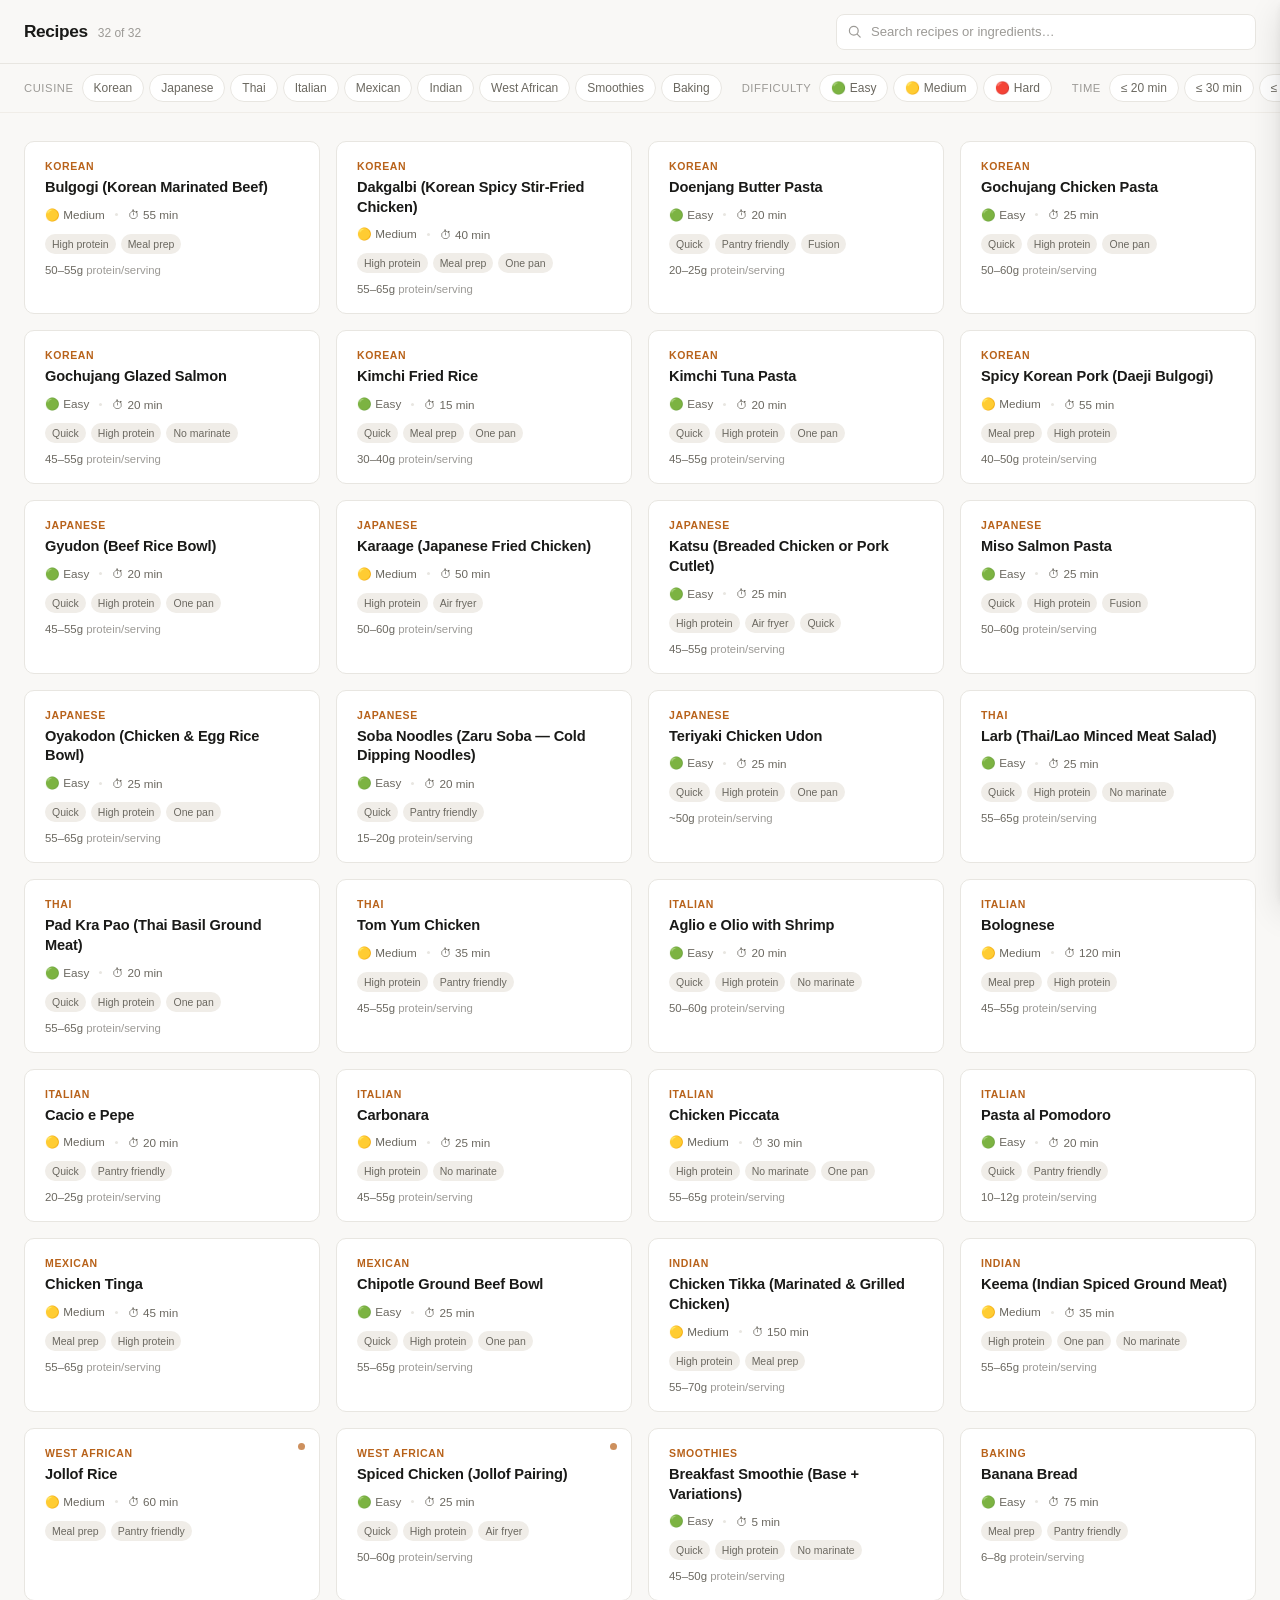
==== index.html @ 131322d0 "Initial recipe site" ====
<!DOCTYPE html>
<html lang="en">
<head>
  <meta charset="UTF-8">
  <meta name="viewport" content="width=device-width, initial-scale=1.0">
  <title>Eugene's Recipes</title>
  <link rel="stylesheet" href="style.css">
</head>
<body>

  <!-- HEADER -->
  <header class="site-header">
    <div class="header-inner">
      <div class="header-title">
        <h1>Recipes</h1>
        <span class="recipe-count" id="recipeCount"></span>
      </div>
      <div class="search-wrap">
        <svg class="search-icon" viewBox="0 0 20 20" fill="none" xmlns="http://www.w3.org/2000/svg">
          <circle cx="8.5" cy="8.5" r="5.5" stroke="currentColor" stroke-width="1.5"/>
          <path d="M13 13l3.5 3.5" stroke="currentColor" stroke-width="1.5" stroke-linecap="round"/>
        </svg>
        <input type="text" id="searchInput" class="search-input" placeholder="Search recipes or ingredients…" autocomplete="off">
        <button class="search-clear" id="searchClear" aria-label="Clear search">×</button>
      </div>
    </div>
  </header>

  <!-- FILTERS -->
  <div class="filters-bar" id="filtersBar">
    <div class="filters-inner">

      <div class="filter-group">
        <span class="filter-label">Cuisine</span>
        <div class="filter-pills" id="cuisineFilters"></div>
      </div>

      <div class="filter-group">
        <span class="filter-label">Difficulty</span>
        <div class="filter-pills">
          <button class="pill" data-filter="difficulty" data-value="easy">🟢 Easy</button>
          <button class="pill" data-filter="difficulty" data-value="medium">🟡 Medium</button>
          <button class="pill" data-filter="difficulty" data-value="hard">🔴 Hard</button>
        </div>
      </div>

      <div class="filter-group">
        <span class="filter-label">Time</span>
        <div class="filter-pills">
          <button class="pill" data-filter="time" data-value="20">≤ 20 min</button>
          <button class="pill" data-filter="time" data-value="30">≤ 30 min</button>
          <button class="pill" data-filter="time" data-value="60">≤ 60 min</button>
        </div>
      </div>

      <div class="filter-group">
        <span class="filter-label">Tags</span>
        <div class="filter-pills" id="tagFilters"></div>
      </div>

      <button class="clear-filters" id="clearFilters">Clear all</button>
    </div>
  </div>

  <!-- MAIN -->
  <main class="main-content">

    <!-- RECIPE GRID -->
    <div class="grid-container" id="gridContainer">
      <div class="recipe-grid" id="recipeGrid"></div>
      <div class="empty-state" id="emptyState" hidden>
        <p>No recipes match your filters.</p>
        <button onclick="clearAllFilters()">Clear filters</button>
      </div>
    </div>

    <!-- RECIPE DETAIL DRAWER -->
    <aside class="detail-drawer" id="detailDrawer" aria-hidden="true">
      <div class="detail-header">
        <button class="back-btn" id="backBtn" aria-label="Back to recipes">
          <svg viewBox="0 0 20 20" fill="none" xmlns="http://www.w3.org/2000/svg">
            <path d="M12 4l-6 6 6 6" stroke="currentColor" stroke-width="1.5" stroke-linecap="round" stroke-linejoin="round"/>
          </svg>
          All recipes
        </button>
      </div>
      <div class="detail-content" id="detailContent"></div>
    </aside>

  </main>

  <!-- OVERLAY -->
  <div class="overlay" id="overlay"></div>

  <script src="app.js"></script>
</body>
</html>
---- style.css ----
/* ============================================================
   RESET & VARIABLES
   ============================================================ */

*, *::before, *::after {
  box-sizing: border-box;
  margin: 0;
  padding: 0;
}

:root {
  --bg: #f9f8f6;
  --surface: #ffffff;
  --border: #e8e6e1;
  --border-light: #f0ede8;
  --text: #1a1a18;
  --text-secondary: #6b6860;
  --text-muted: #9c9a96;
  --accent: #b8621a;
  --accent-light: #fdf0e6;
  --accent-hover: #a0551500;
  --pill-active-bg: #1a1a18;
  --pill-active-text: #ffffff;
  --tag-bg: #f0ede8;
  --shadow-sm: 0 1px 3px rgba(0,0,0,0.06), 0 1px 2px rgba(0,0,0,0.04);
  --shadow-md: 0 4px 12px rgba(0,0,0,0.08), 0 2px 4px rgba(0,0,0,0.04);
  --shadow-lg: 0 12px 32px rgba(0,0,0,0.12), 0 4px 8px rgba(0,0,0,0.06);
  --radius: 10px;
  --radius-sm: 6px;
  --drawer-width: 580px;
  --header-height: 64px;
  --filter-height: 52px;
  --font: -apple-system, BlinkMacSystemFont, "Segoe UI", Roboto, Helvetica, Arial, sans-serif;
}

html {
  font-family: var(--font);
  font-size: 15px;
  color: var(--text);
  background: var(--bg);
  -webkit-font-smoothing: antialiased;
}

body {
  min-height: 100vh;
}

/* ============================================================
   HEADER
   ============================================================ */

.site-header {
  position: sticky;
  top: 0;
  z-index: 100;
  background: rgba(249, 248, 246, 0.92);
  backdrop-filter: blur(12px);
  -webkit-backdrop-filter: blur(12px);
  border-bottom: 1px solid var(--border);
  height: var(--header-height);
}

.header-inner {
  max-width: 1400px;
  margin: 0 auto;
  padding: 0 24px;
  height: 100%;
  display: flex;
  align-items: center;
  gap: 20px;
}

.header-title {
  display: flex;
  align-items: baseline;
  gap: 10px;
  flex-shrink: 0;
}

.header-title h1 {
  font-size: 1.15rem;
  font-weight: 600;
  letter-spacing: -0.02em;
  color: var(--text);
}

.recipe-count {
  font-size: 0.8rem;
  color: var(--text-muted);
  font-weight: 400;
}

.search-wrap {
  position: relative;
  flex: 1;
  max-width: 420px;
  margin-left: auto;
}

.search-icon {
  position: absolute;
  left: 11px;
  top: 50%;
  transform: translateY(-50%);
  width: 16px;
  height: 16px;
  color: var(--text-muted);
  pointer-events: none;
}

.search-input {
  width: 100%;
  height: 36px;
  padding: 0 32px 0 34px;
  border: 1px solid var(--border);
  border-radius: 8px;
  background: var(--surface);
  font-family: var(--font);
  font-size: 0.875rem;
  color: var(--text);
  outline: none;
  transition: border-color 0.15s, box-shadow 0.15s;
}

.search-input::placeholder { color: var(--text-muted); }

.search-input:focus {
  border-color: #aaa;
  box-shadow: 0 0 0 3px rgba(0,0,0,0.06);
}

.search-clear {
  position: absolute;
  right: 8px;
  top: 50%;
  transform: translateY(-50%);
  width: 18px;
  height: 18px;
  border: none;
  background: none;
  color: var(--text-muted);
  font-size: 1.1rem;
  line-height: 1;
  cursor: pointer;
  display: none;
  align-items: center;
  justify-content: center;
  border-radius: 50%;
  transition: color 0.15s;
}

.search-clear:hover { color: var(--text); }
.search-clear.visible { display: flex; }

/* ============================================================
   FILTERS BAR
   ============================================================ */

.filters-bar {
  position: sticky;
  top: var(--header-height);
  z-index: 90;
  background: rgba(249, 248, 246, 0.95);
  backdrop-filter: blur(8px);
  -webkit-backdrop-filter: blur(8px);
  border-bottom: 1px solid var(--border-light);
  overflow-x: auto;
  scrollbar-width: none;
}

.filters-bar::-webkit-scrollbar { display: none; }

.filters-inner {
  max-width: 1400px;
  margin: 0 auto;
  padding: 10px 24px;
  display: flex;
  align-items: center;
  gap: 20px;
  white-space: nowrap;
}

.filter-group {
  display: flex;
  align-items: center;
  gap: 8px;
  flex-shrink: 0;
}

.filter-label {
  font-size: 0.75rem;
  font-weight: 500;
  color: var(--text-muted);
  text-transform: uppercase;
  letter-spacing: 0.05em;
}

.filter-pills {
  display: flex;
  gap: 5px;
}

.pill {
  height: 28px;
  padding: 0 11px;
  border: 1px solid var(--border);
  border-radius: 100px;
  background: var(--surface);
  font-family: var(--font);
  font-size: 0.8rem;
  color: var(--text-secondary);
  cursor: pointer;
  transition: all 0.15s;
  white-space: nowrap;
  line-height: 1;
}

.pill:hover {
  border-color: #aaa;
  color: var(--text);
}

.pill.active {
  background: var(--pill-active-bg);
  border-color: var(--pill-active-bg);
  color: var(--pill-active-text);
}

.clear-filters {
  margin-left: auto;
  flex-shrink: 0;
  height: 28px;
  padding: 0 11px;
  border: none;
  background: none;
  font-family: var(--font);
  font-size: 0.8rem;
  color: var(--text-muted);
  cursor: pointer;
  border-radius: 6px;
  transition: color 0.15s, background 0.15s;
  display: none;
}

.clear-filters:hover {
  color: var(--text);
  background: var(--border-light);
}

.clear-filters.visible { display: block; }

/* ============================================================
   MAIN LAYOUT
   ============================================================ */

.main-content {
  max-width: 1400px;
  margin: 0 auto;
  padding: 28px 24px;
  position: relative;
}

/* ============================================================
   RECIPE GRID
   ============================================================ */

.recipe-grid {
  display: grid;
  grid-template-columns: repeat(auto-fill, minmax(260px, 1fr));
  gap: 16px;
}

/* ============================================================
   RECIPE CARD
   ============================================================ */

.recipe-card {
  background: var(--surface);
  border: 1px solid var(--border);
  border-radius: var(--radius);
  padding: 18px 20px;
  cursor: pointer;
  transition: transform 0.15s, box-shadow 0.15s, border-color 0.15s;
  position: relative;
  overflow: hidden;
}

.recipe-card:hover {
  transform: translateY(-2px);
  box-shadow: var(--shadow-md);
  border-color: #d0cdc8;
}

.recipe-card:active {
  transform: translateY(0);
}

.card-cuisine {
  font-size: 0.7rem;
  font-weight: 600;
  text-transform: uppercase;
  letter-spacing: 0.06em;
  color: var(--accent);
  margin-bottom: 6px;
}

.card-name {
  font-size: 0.975rem;
  font-weight: 600;
  line-height: 1.35;
  color: var(--text);
  margin-bottom: 10px;
  letter-spacing: -0.01em;
}

.card-meta {
  display: flex;
  align-items: center;
  gap: 10px;
  font-size: 0.78rem;
  color: var(--text-secondary);
}

.card-meta-item {
  display: flex;
  align-items: center;
  gap: 4px;
}

.card-divider {
  width: 3px;
  height: 3px;
  border-radius: 50%;
  background: var(--border);
  flex-shrink: 0;
}

.card-tags {
  margin-top: 12px;
  display: flex;
  flex-wrap: wrap;
  gap: 5px;
}

.card-tag {
  height: 20px;
  padding: 0 7px;
  background: var(--tag-bg);
  border-radius: 100px;
  font-size: 0.7rem;
  color: var(--text-secondary);
  display: flex;
  align-items: center;
}

.card-protein {
  margin-top: 10px;
  font-size: 0.76rem;
  color: var(--text-muted);
}

.card-protein strong {
  color: var(--text-secondary);
  font-weight: 500;
}

.card-attempted {
  position: absolute;
  top: 14px;
  right: 14px;
  width: 7px;
  height: 7px;
  border-radius: 50%;
  background: var(--accent);
  opacity: 0.7;
  title: "Attempted";
}

/* ============================================================
   EMPTY STATE
   ============================================================ */

.empty-state {
  text-align: center;
  padding: 80px 24px;
  color: var(--text-secondary);
}

.empty-state p {
  margin-bottom: 16px;
  font-size: 0.95rem;
}

.empty-state button {
  padding: 8px 18px;
  border: 1px solid var(--border);
  border-radius: 8px;
  background: var(--surface);
  font-family: var(--font);
  font-size: 0.85rem;
  cursor: pointer;
  color: var(--text);
  transition: background 0.15s;
}

.empty-state button:hover { background: var(--bg); }

/* ============================================================
   DETAIL DRAWER
   ============================================================ */

.overlay {
  position: fixed;
  inset: 0;
  background: rgba(0,0,0,0.3);
  z-index: 200;
  opacity: 0;
  pointer-events: none;
  transition: opacity 0.25s;
}

.overlay.visible {
  opacity: 1;
  pointer-events: all;
}

.detail-drawer {
  position: fixed;
  top: 0;
  right: 0;
  bottom: 0;
  width: var(--drawer-width);
  max-width: 100vw;
  background: var(--surface);
  z-index: 300;
  transform: translateX(100%);
  transition: transform 0.28s cubic-bezier(0.32, 0, 0.24, 1);
  display: flex;
  flex-direction: column;
  box-shadow: var(--shadow-lg);
}

.detail-drawer.open {
  transform: translateX(0);
}

.detail-header {
  padding: 16px 24px;
  border-bottom: 1px solid var(--border-light);
  flex-shrink: 0;
}

.back-btn {
  display: flex;
  align-items: center;
  gap: 6px;
  border: none;
  background: none;
  font-family: var(--font);
  font-size: 0.85rem;
  color: var(--text-secondary);
  cursor: pointer;
  padding: 4px 0;
  transition: color 0.15s;
}

.back-btn:hover { color: var(--text); }

.back-btn svg {
  width: 16px;
  height: 16px;
}

.detail-content {
  flex: 1;
  overflow-y: auto;
  padding: 28px 32px 48px;
  scroll-behavior: smooth;
}

/* DETAIL RECIPE LAYOUT */

.detail-cuisine {
  font-size: 0.7rem;
  font-weight: 600;
  text-transform: uppercase;
  letter-spacing: 0.06em;
  color: var(--accent);
  margin-bottom: 8px;
}

.detail-title {
  font-size: 1.5rem;
  font-weight: 700;
  letter-spacing: -0.03em;
  line-height: 1.2;
  margin-bottom: 12px;
}

.detail-meta {
  display: flex;
  flex-wrap: wrap;
  gap: 12px;
  margin-bottom: 16px;
  font-size: 0.82rem;
  color: var(--text-secondary);
}

.detail-meta-item {
  display: flex;
  align-items: center;
  gap: 5px;
}

.detail-methods {
  display: flex;
  flex-wrap: wrap;
  gap: 5px;
  margin-bottom: 18px;
}

.method-tag {
  height: 22px;
  padding: 0 9px;
  background: var(--tag-bg);
  border-radius: 100px;
  font-size: 0.73rem;
  color: var(--text-secondary);
  display: flex;
  align-items: center;
  text-transform: capitalize;
}

.detail-description {
  font-size: 0.9rem;
  line-height: 1.65;
  color: var(--text-secondary);
  padding-bottom: 24px;
  border-bottom: 1px solid var(--border-light);
  margin-bottom: 28px;
}

.detail-section {
  margin-bottom: 32px;
}

.detail-section-title {
  font-size: 0.7rem;
  font-weight: 600;
  text-transform: uppercase;
  letter-spacing: 0.07em;
  color: var(--text-muted);
  margin-bottom: 16px;
}

/* INGREDIENT GROUPS */

.ingredient-group {
  margin-bottom: 20px;
}

.group-header {
  display: flex;
  align-items: baseline;
  gap: 8px;
  margin-bottom: 10px;
}

.group-emoji {
  font-size: 1rem;
}

.group-label {
  font-size: 0.85rem;
  font-weight: 600;
  color: var(--text);
}

.group-action {
  font-size: 0.78rem;
  color: var(--text-muted);
  font-style: italic;
}

.ingredient-list {
  list-style: none;
  display: flex;
  flex-direction: column;
  gap: 6px;
}

.ingredient-item {
  font-size: 0.85rem;
  line-height: 1.5;
  padding-left: 12px;
  border-left: 2px solid var(--border-light);
  color: var(--text);
}

.ingredient-amount {
  font-weight: 500;
  margin-right: 4px;
}

.ingredient-note {
  color: var(--text-muted);
  font-size: 0.8rem;
}

.ingredient-alternatives {
  list-style: none;
  margin-top: 4px;
  display: flex;
  flex-direction: column;
  gap: 4px;
  padding-left: 12px;
}

.alt-item {
  font-size: 0.8rem;
  color: var(--text-secondary);
  line-height: 1.4;
}

.alt-prefix {
  font-weight: 500;
  color: var(--accent);
  font-style: italic;
}

/* INSTRUCTIONS */

.instructions-list {
  list-style: none;
  counter-reset: step;
  display: flex;
  flex-direction: column;
  gap: 14px;
}

.instruction-step {
  display: flex;
  gap: 14px;
  font-size: 0.875rem;
  line-height: 1.6;
  counter-increment: step;
}

.instruction-step::before {
  content: counter(step);
  flex-shrink: 0;
  width: 22px;
  height: 22px;
  border-radius: 50%;
  background: var(--tag-bg);
  color: var(--text-secondary);
  font-size: 0.72rem;
  font-weight: 600;
  display: flex;
  align-items: center;
  justify-content: center;
  margin-top: 2px;
}

.instruction-section {
  margin-bottom: 18px;
}

.instruction-section-title {
  font-size: 0.82rem;
  font-weight: 600;
  color: var(--text);
  margin-bottom: 10px;
  padding: 5px 10px;
  background: var(--tag-bg);
  border-radius: var(--radius-sm);
  display: inline-block;
}

.instruction-section .instructions-list {
  padding-left: 4px;
}

/* PROTEIN */

.protein-box {
  background: var(--accent-light);
  border: 1px solid #f0d5bb;
  border-radius: var(--radius-sm);
  padding: 14px 16px;
  font-size: 0.85rem;
  line-height: 1.5;
  color: var(--text);
}

.protein-grams {
  font-size: 1.2rem;
  font-weight: 700;
  color: var(--accent);
  margin-right: 4px;
}

/* TIPS */

.tips-list {
  list-style: none;
  display: flex;
  flex-direction: column;
  gap: 12px;
}

.tip-item {
  font-size: 0.85rem;
  line-height: 1.6;
  padding-left: 14px;
  border-left: 2px solid var(--border);
  color: var(--text-secondary);
}

.tip-keyword {
  font-weight: 600;
  color: var(--text);
}

/* FIRST ATTEMPT NOTES */

.attempt-notes {
  background: var(--bg);
  border: 1px solid var(--border);
  border-radius: var(--radius-sm);
  padding: 16px 18px;
}

.attempt-date {
  font-size: 0.75rem;
  color: var(--text-muted);
  margin-bottom: 10px;
  font-weight: 500;
}

.attempt-list {
  list-style: none;
  display: flex;
  flex-direction: column;
  gap: 8px;
}

.attempt-item {
  font-size: 0.83rem;
  line-height: 1.55;
  color: var(--text-secondary);
  padding-left: 12px;
  border-left: 2px solid var(--border);
}

/* ============================================================
   RESPONSIVE
   ============================================================ */

@media (max-width: 768px) {
  .header-inner {
    padding: 0 16px;
    gap: 12px;
  }

  .header-title h1 { font-size: 1rem; }

  .search-wrap {
    max-width: 100%;
  }

  .recipe-count { display: none; }

  .filters-inner {
    padding: 10px 16px;
  }

  .main-content {
    padding: 20px 16px;
  }

  .recipe-grid {
    grid-template-columns: repeat(auto-fill, minmax(200px, 1fr));
    gap: 12px;
  }

  .detail-drawer {
    width: 100%;
  }

  .detail-content {
    padding: 20px 20px 40px;
  }
}
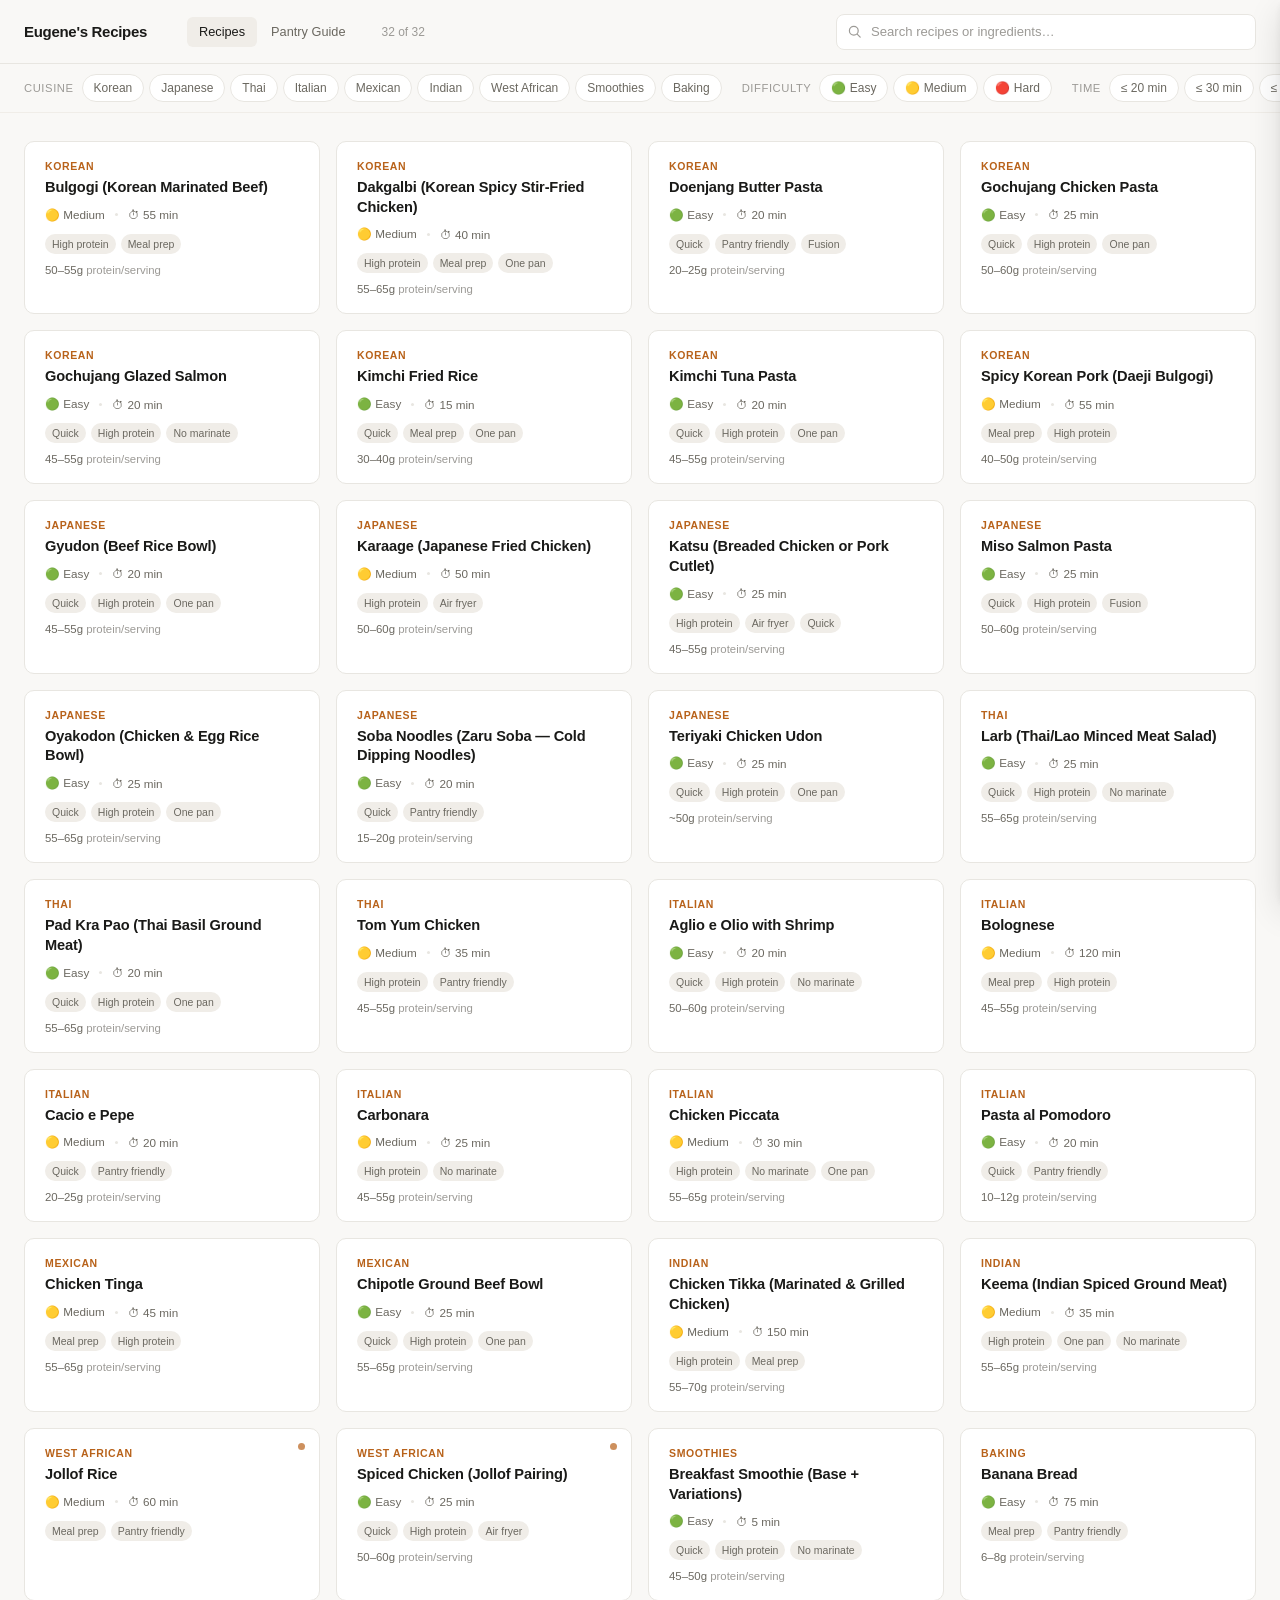
==== commit d586cdff: "Update recipes (2026-05-23)" ====
--- a/index.html
+++ b/index.html
@@ -12,9 +12,13 @@
   <header class="site-header">
     <div class="header-inner">
       <div class="header-title">
-        <h1>Recipes</h1>
-        <span class="recipe-count" id="recipeCount"></span>
+        <h1>Eugene's Recipes</h1>
       </div>
+      <nav class="site-nav">
+        <a href="./" class="nav-link nav-link--active">Recipes</a>
+        <a href="pantry/" class="nav-link">Pantry Guide</a>
+      </nav>
+      <span class="recipe-count" id="recipeCount"></span>
       <div class="search-wrap">
         <svg class="search-icon" viewBox="0 0 20 20" fill="none" xmlns="http://www.w3.org/2000/svg">
           <circle cx="8.5" cy="8.5" r="5.5" stroke="currentColor" stroke-width="1.5"/>
--- a/style.css
+++ b/style.css
@@ -71,23 +71,53 @@
 }
 
 .header-title {
-  display: flex;
-  align-items: baseline;
-  gap: 10px;
   flex-shrink: 0;
 }
 
 .header-title h1 {
-  font-size: 1.15rem;
+  font-size: 1rem;
   font-weight: 600;
   letter-spacing: -0.02em;
   color: var(--text);
+}
+
+/* NAV */
+
+.site-nav {
+  display: flex;
+  align-items: center;
+  gap: 2px;
+  margin-left: 20px;
+}
+
+.nav-link {
+  height: 30px;
+  padding: 0 12px;
+  border-radius: 6px;
+  font-size: 0.85rem;
+  font-weight: 500;
+  color: var(--text-secondary);
+  text-decoration: none;
+  display: flex;
+  align-items: center;
+  transition: color 0.15s, background 0.15s;
+}
+
+.nav-link:hover {
+  color: var(--text);
+  background: var(--border-light);
+}
+
+.nav-link--active {
+  color: var(--text);
+  background: var(--tag-bg);
 }
 
 .recipe-count {
   font-size: 0.8rem;
   color: var(--text-muted);
   font-weight: 400;
+  margin-left: 4px;
 }
 
 .search-wrap {
@@ -754,6 +784,160 @@
 }
 
 /* ============================================================
+   PANTRY PAGE
+   ============================================================ */
+
+.pantry-hero {
+  padding: 32px 0 28px;
+  border-bottom: 1px solid var(--border-light);
+  margin-bottom: 36px;
+}
+
+.pantry-hero-title {
+  font-size: 1.6rem;
+  font-weight: 700;
+  letter-spacing: -0.03em;
+  margin-bottom: 8px;
+}
+
+.pantry-hero-desc {
+  font-size: 0.9rem;
+  color: var(--text-secondary);
+  line-height: 1.6;
+  max-width: 600px;
+  margin-bottom: 16px;
+}
+
+.pantry-legend {
+  display: flex;
+  align-items: center;
+  gap: 16px;
+  flex-wrap: wrap;
+}
+
+.pantry-legend-item {
+  font-size: 0.8rem;
+  color: var(--text-secondary);
+  display: flex;
+  align-items: center;
+  gap: 5px;
+}
+
+.pantry-sections {
+  display: flex;
+  flex-direction: column;
+  gap: 44px;
+  padding-bottom: 60px;
+}
+
+.pantry-section-title {
+  font-size: 1.1rem;
+  font-weight: 700;
+  letter-spacing: -0.02em;
+  color: var(--text);
+  margin-bottom: 4px;
+}
+
+.pantry-section-note {
+  font-size: 0.8rem;
+  color: var(--text-muted);
+  margin-bottom: 16px;
+  font-style: italic;
+}
+
+.pantry-subsection {
+  margin-bottom: 28px;
+}
+
+.pantry-subsection-title {
+  font-size: 0.72rem;
+  font-weight: 600;
+  text-transform: uppercase;
+  letter-spacing: 0.06em;
+  color: var(--accent);
+  margin-bottom: 12px;
+  margin-top: 24px;
+}
+
+.pantry-table-wrap {
+  overflow-x: auto;
+  border-radius: var(--radius);
+  border: 1px solid var(--border);
+}
+
+.pantry-table {
+  width: 100%;
+  border-collapse: collapse;
+  font-size: 0.83rem;
+  background: var(--surface);
+}
+
+.pantry-table thead th {
+  background: var(--tag-bg);
+  color: var(--text-muted);
+  font-size: 0.7rem;
+  font-weight: 600;
+  text-transform: uppercase;
+  letter-spacing: 0.05em;
+  padding: 10px 14px;
+  text-align: left;
+  border-bottom: 1px solid var(--border);
+  white-space: nowrap;
+}
+
+.pantry-table tbody tr {
+  border-bottom: 1px solid var(--border-light);
+  transition: background 0.1s;
+}
+
+.pantry-table tbody tr:last-child {
+  border-bottom: none;
+}
+
+.pantry-table tbody tr:hover {
+  background: var(--bg);
+}
+
+.pantry-table td {
+  padding: 11px 14px;
+  vertical-align: top;
+  line-height: 1.55;
+  color: var(--text);
+}
+
+.pantry-table td:first-child {
+  font-weight: 500;
+  white-space: nowrap;
+  color: var(--text);
+  min-width: 160px;
+}
+
+.pantry-table td .note-text {
+  color: var(--text-secondary);
+  font-size: 0.8rem;
+}
+
+.pantry-table td em {
+  color: var(--text-muted);
+  font-style: italic;
+}
+
+.pantry-table .shelf-long { color: #2d7a3a; font-size: 0.78rem; }
+.pantry-table .shelf-med  { color: #a07c00; font-size: 0.78rem; }
+.pantry-table .shelf-short { color: #c0392b; font-size: 0.78rem; }
+
+.pantry-callout {
+  background: var(--accent-light);
+  border: 1px solid #f0d5bb;
+  border-radius: var(--radius-sm);
+  padding: 12px 16px;
+  font-size: 0.82rem;
+  line-height: 1.6;
+  color: var(--text-secondary);
+  margin-bottom: 16px;
+}
+
+/* ============================================================
    RESPONSIVE
    ============================================================ */
 
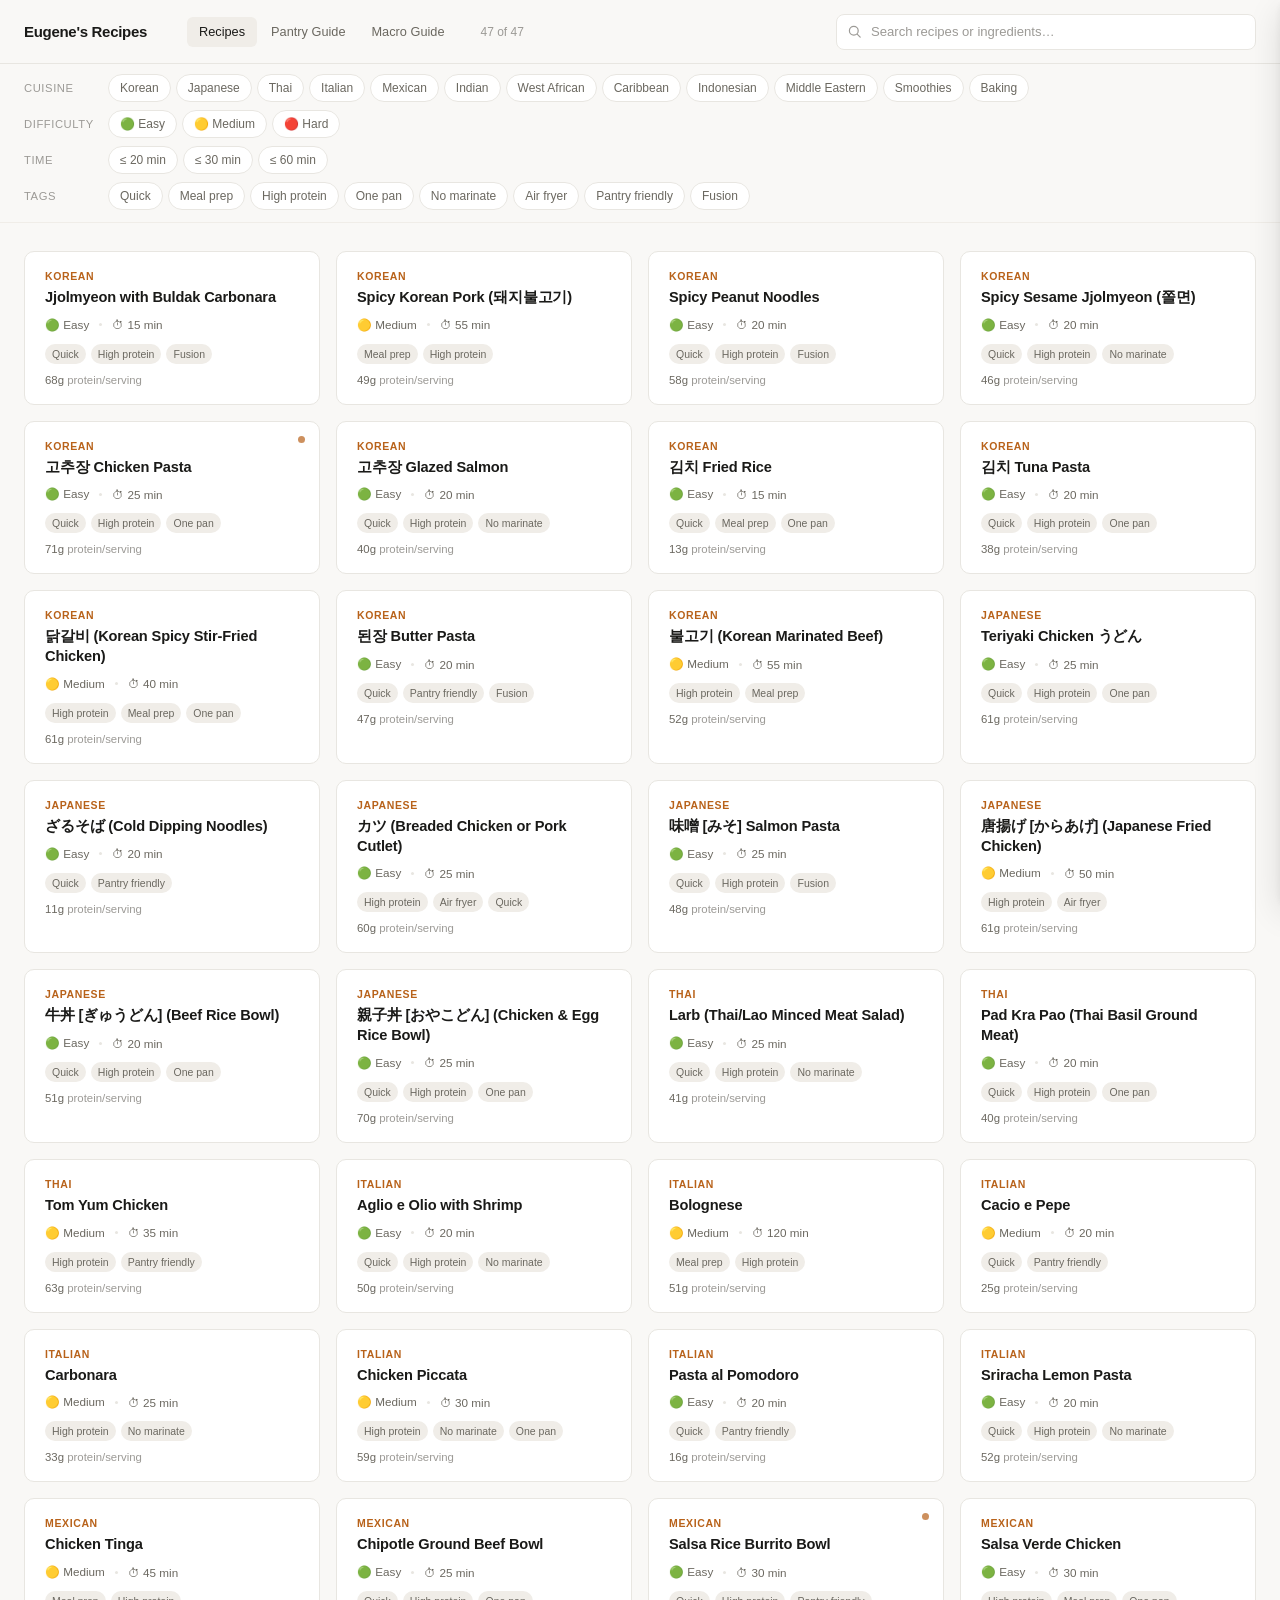
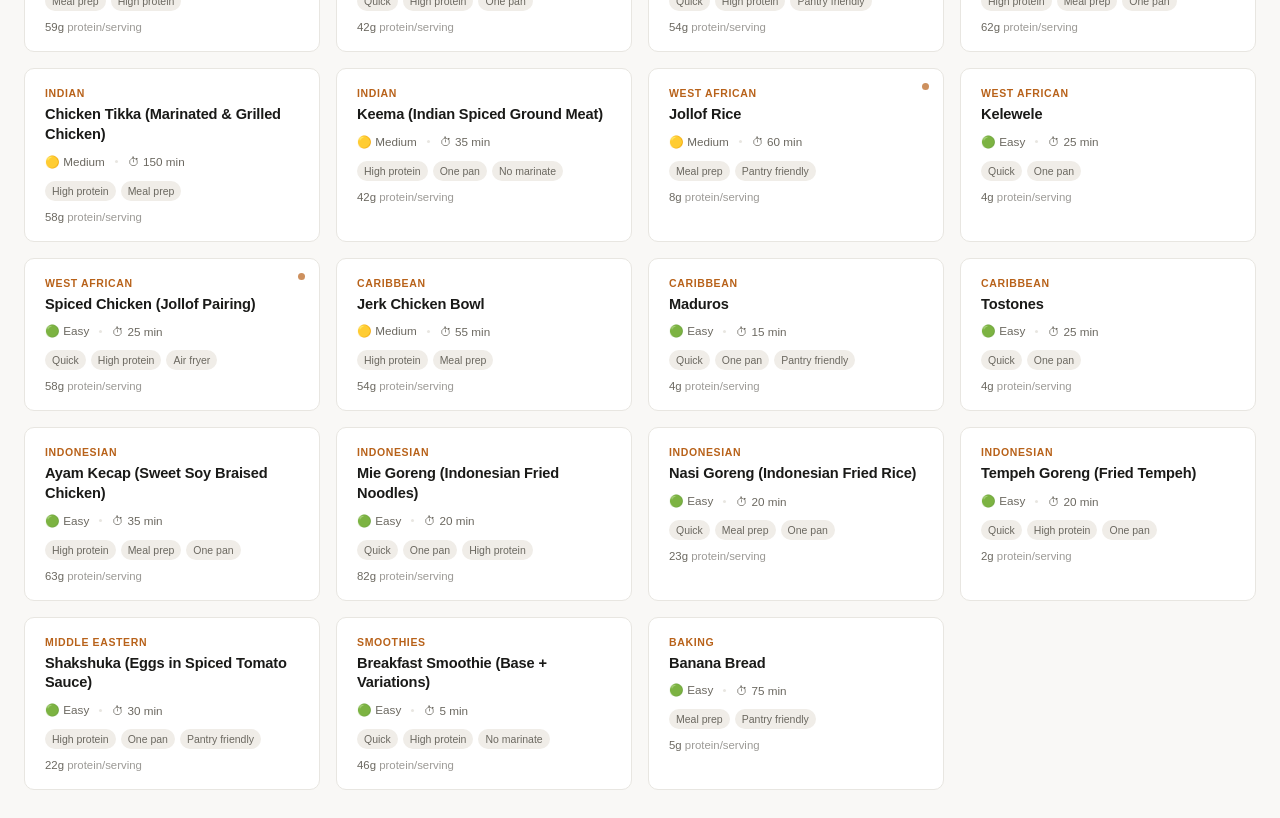
==== commit d86615d0: "Add peanut noodles, macro guide page, fat fixes (sesame oil to gochujang pasta, peanut butter to nut" ====
--- a/index.html
+++ b/index.html
@@ -17,6 +17,7 @@
       <nav class="site-nav">
         <a href="./" class="nav-link nav-link--active">Recipes</a>
         <a href="pantry/" class="nav-link">Pantry Guide</a>
+        <a href="macros/" class="nav-link">Macro Guide</a>
       </nav>
       <span class="recipe-count" id="recipeCount"></span>
       <div class="search-wrap">
--- a/style.css
+++ b/style.css
@@ -194,27 +194,21 @@
   backdrop-filter: blur(8px);
   -webkit-backdrop-filter: blur(8px);
   border-bottom: 1px solid var(--border-light);
-  overflow-x: auto;
-  scrollbar-width: none;
-}
-
-.filters-bar::-webkit-scrollbar { display: none; }
+}
 
 .filters-inner {
   max-width: 1400px;
   margin: 0 auto;
-  padding: 10px 24px;
-  display: flex;
-  align-items: center;
-  gap: 20px;
-  white-space: nowrap;
+  padding: 10px 24px 12px;
+  display: flex;
+  flex-direction: column;
+  gap: 8px;
 }
 
 .filter-group {
   display: flex;
   align-items: center;
-  gap: 8px;
-  flex-shrink: 0;
+  gap: 10px;
 }
 
 .filter-label {
@@ -223,11 +217,14 @@
   color: var(--text-muted);
   text-transform: uppercase;
   letter-spacing: 0.05em;
+  flex-shrink: 0;
+  min-width: 74px;
 }
 
 .filter-pills {
   display: flex;
   gap: 5px;
+  flex-wrap: wrap;
 }
 
 .pill {
@@ -257,8 +254,7 @@
 }
 
 .clear-filters {
-  margin-left: auto;
-  flex-shrink: 0;
+  align-self: flex-end;
   height: 28px;
   padding: 0 11px;
   border: none;
@@ -752,6 +748,109 @@
   color: var(--text);
 }
 
+/* SERVINGS STEPPER */
+
+.servings-stepper {
+  display: flex;
+  align-items: center;
+  gap: 5px;
+}
+
+.servings-btn {
+  width: 20px;
+  height: 20px;
+  border: 1px solid var(--border);
+  border-radius: 50%;
+  background: var(--surface);
+  color: var(--text);
+  font-size: 0.85rem;
+  line-height: 1;
+  cursor: pointer;
+  display: flex;
+  align-items: center;
+  justify-content: center;
+  transition: background 0.12s, border-color 0.12s;
+  font-family: var(--font);
+  padding: 0;
+  flex-shrink: 0;
+}
+
+.servings-btn:hover:not(:disabled) {
+  background: var(--border-light);
+  border-color: #aaa;
+}
+
+.servings-btn:disabled {
+  opacity: 0.3;
+  cursor: not-allowed;
+}
+
+#servingsCount {
+  font-weight: 600;
+  color: var(--text);
+  min-width: 14px;
+  text-align: center;
+}
+
+/* MACROS */
+
+.macros-section {
+  margin-bottom: 28px;
+}
+
+.macros-per-serving {
+  font-size: 0.72rem;
+  font-weight: 400;
+  color: var(--text-muted);
+  margin-left: 6px;
+  text-transform: none;
+  letter-spacing: 0;
+}
+
+.macros-grid {
+  display: flex;
+  border: 1px solid var(--border);
+  border-radius: var(--radius-sm);
+  overflow: hidden;
+  background: var(--surface);
+}
+
+.macro-item {
+  flex: 1;
+  display: flex;
+  flex-direction: column;
+  align-items: center;
+  padding: 13px 6px 11px;
+  border-right: 1px solid var(--border);
+}
+
+.macro-item:last-child {
+  border-right: none;
+}
+
+.macro-value {
+  font-size: 1.05rem;
+  font-weight: 700;
+  color: var(--text);
+  line-height: 1;
+  margin-bottom: 5px;
+}
+
+.macro-label {
+  font-size: 0.65rem;
+  font-weight: 500;
+  color: var(--text-muted);
+  text-transform: uppercase;
+  letter-spacing: 0.06em;
+}
+
+.protein-breakdown {
+  margin-top: 8px;
+  font-size: 0.72rem;
+  color: var(--text-muted);
+  line-height: 1.4;
+}
+
 /* FIRST ATTEMPT NOTES */
 
 .attempt-notes {
